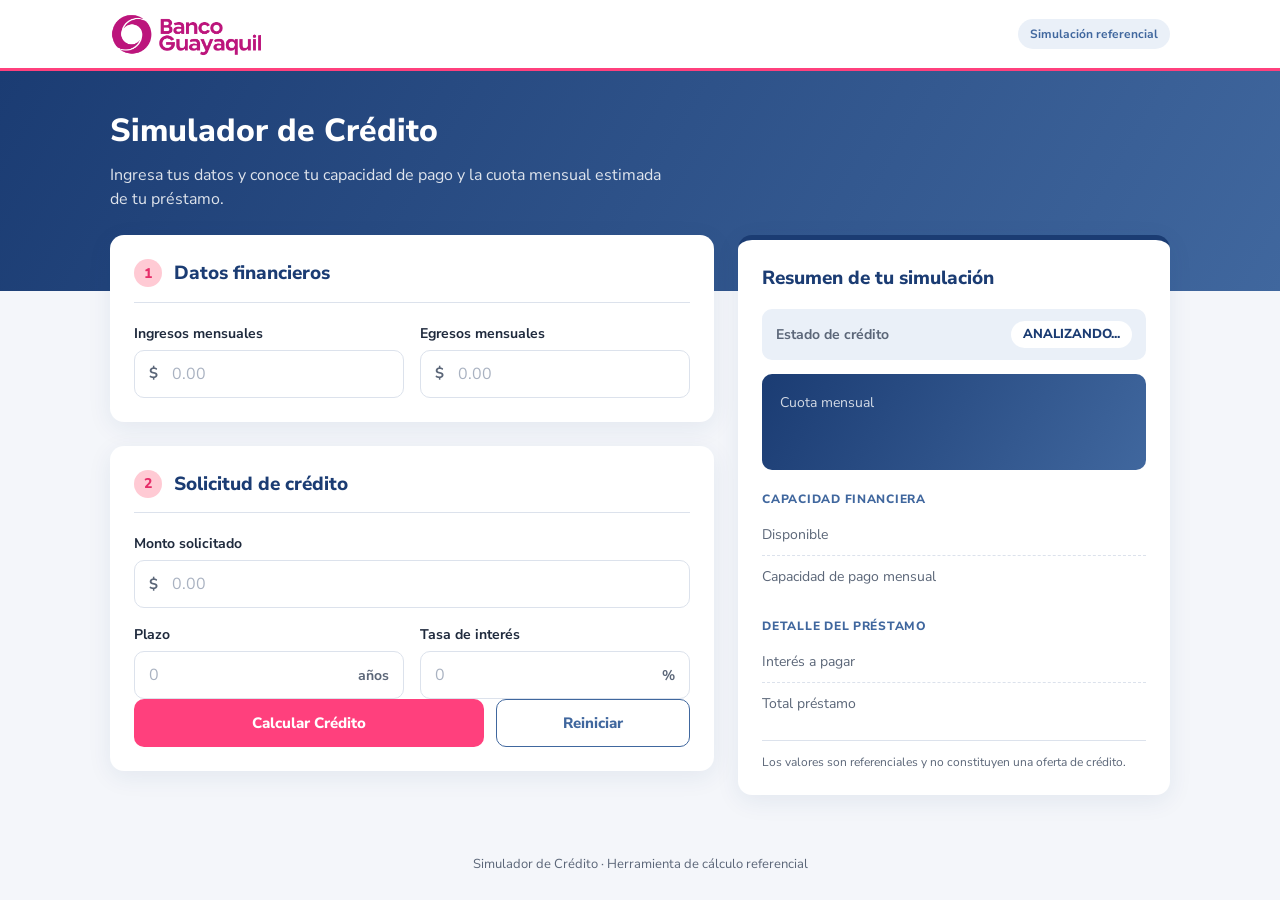
==== index.html @ dcf87c6b "index.html como nombre del archivo" ====
<!DOCTYPE html>
<html lang="es">
<head>
    <meta charset="UTF-8">
    <meta name="viewport" content="width=device-width, initial-scale=1.0">
    <title>Simulador de Crédito</title>
    <link rel="preconnect" href="https://fonts.googleapis.com">
    <link rel="preconnect" href="https://fonts.gstatic.com" crossorigin>
    <link href="https://fonts.googleapis.com/css2?family=Nunito+Sans:wght@400;600;700;800&display=swap" rel="stylesheet">
    <link rel="stylesheet" href="simulador.css">
    <script src="simulador.js"></script>
    <script src="funciones.js"></script>
    <script src="utilitarios.js"></script>
</head>
<body>

    <!-- Barra superior -->
    <header class="topbar">
        <div class="topbar__inner">
            <div class="brand">
                <img src="logo.png" alt="Banco Guayaquil" class="brand__logo">
            </div>
            <span class="topbar__badge">Simulación referencial</span>
        </div>
    </header>

    <!-- Encabezado -->
    <section class="hero">
        <div class="hero__inner">
            <h1>Simulador de Crédito</h1>
            <p>Ingresa tus datos y conoce tu capacidad de pago y la cuota mensual estimada de tu préstamo.</p>
        </div>
    </section>

    <main class="container">

        <!-- Columna de datos -->
        <div class="panel panel--form">

            <section class="card">
                <div class="card__header">
                    <span class="step">1</span>
                    <h2>Datos financieros</h2>
                </div>

                <div class="grid-2">
                    <div class="field">
                        <label for="txtIngresos">Ingresos mensuales</label>
                        <div class="input-wrap">
                            <span class="affix">$</span>
                            <input type="text" id="txtIngresos" inputmode="decimal" placeholder="0.00" autocomplete="off">
                        </div>
                    </div>

                    <div class="field">
                        <label for="txtEgresos">Egresos mensuales</label>
                        <div class="input-wrap">
                            <span class="affix">$</span>
                            <input type="text" id="txtEgresos" inputmode="decimal" placeholder="0.00" autocomplete="off">
                        </div>
                    </div>
                </div>
            </section>

            <section class="card">
                <div class="card__header">
                    <span class="step">2</span>
                    <h2>Solicitud de crédito</h2>
                </div>

                <div class="field">
                    <label for="txtMonto">Monto solicitado</label>
                    <div class="input-wrap">
                        <span class="affix">$</span>
                        <input type="text" id="txtMonto" inputmode="decimal" placeholder="0.00" autocomplete="off">
                    </div>
                </div>

                <div class="grid-2">
                    <div class="field">
                        <label for="txtPlazo">Plazo</label>
                        <div class="input-wrap">
                            <input type="text" id="txtPlazo" inputmode="numeric" placeholder="0" autocomplete="off">
                            <span class="affix affix--end">años</span>
                        </div>
                    </div>

                    <div class="field">
                        <label for="txtTasaInteres">Tasa de interés</label>
                        <div class="input-wrap">
                            <input type="text" id="txtTasaInteres" inputmode="decimal" placeholder="0" autocomplete="off">
                            <span class="affix affix--end">%</span>
                        </div>
                    </div>
                </div>

                <div class="buttons">
                    <button type="button" id="btnCalcularCredito" class="btn btn--primary" onclick="calcular()">Calcular Crédito</button>
                    <button type="button" id="btnReiniciar" class="btn btn--secondary">Reiniciar</button>
                </div>
            </section>
        </div>

        <!-- Columna de resultados -->
        <aside class="panel panel--results">
            <section class="card card--results">
                <h2 class="results__title">Resumen de tu simulación</h2>

                <div class="status">
                    <span class="status__label">Estado de crédito</span>
                    <span id="spnEstadoCredito" class="status__value">ANALIZANDO...</span>
                </div>

                <div class="highlight">
                    <span class="highlight__label">Cuota mensual</span>
                    <span id="spnCuotaMensual" class="highlight__value"></span>
                </div>

                <h3 class="results__subtitle">Capacidad financiera</h3>
                <dl class="results">
                    <div class="results__row">
                        <dt>Disponible</dt>
                        <dd><span id="spnDisponible"></span></dd>
                    </div>
                    <div class="results__row">
                        <dt>Capacidad de pago mensual</dt>
                        <dd><span id="spnCapacidadPago"></span></dd>
                    </div>
                </dl>

                <h3 class="results__subtitle">Detalle del préstamo</h3>
                <dl class="results">
                    <div class="results__row">
                        <dt>Interés a pagar</dt>
                        <dd><span id="spnInteresPagar"></span></dd>
                    </div>
                    <div class="results__row results__row--total">
                        <dt>Total préstamo</dt>
                        <dd><span id="spnTotalPrestamo"></span></dd>
                    </div>
                </dl>

                <p class="disclaimer">Los valores son referenciales y no constituyen una oferta de crédito.</p>
            </section>
        </aside>

    </main>

    <footer class="footer">
        <p>Simulador de Crédito · Herramienta de cálculo referencial</p>
    </footer>

</body>
</html>
---- simulador.css ----
/* =========================================
   Paleta y variables
   ========================================= */
:root {
    --rosa: #FF407D;
    --rosa-oscuro: #E62E69;
    --rosa-claro: #FFCAD4;
    --azul: #40679E;
    --azul-oscuro: #1B3C73;

    --fondo: #F4F6FA;
    --blanco: #FFFFFF;
    --texto: #1F2A3D;
    --texto-suave: #5B6678;
    --borde: #DCE2EC;

    --radio: 14px;
    --radio-sm: 10px;
    --sombra: 0 6px 24px rgba(27, 60, 115, 0.08);
    --fuente: "Nunito Sans", "Segoe UI", Arial, sans-serif;
}

/* =========================================
   Base
   ========================================= */
*,
*::before,
*::after {
    box-sizing: border-box;
}

body {
    margin: 0;
    font-family: var(--fuente);
    background-color: var(--fondo);
    color: var(--texto);
    line-height: 1.5;
    -webkit-font-smoothing: antialiased;
}

h1, h2, h3 {
    margin: 0;
    color: var(--azul-oscuro);
}

/* =========================================
   Barra superior
   ========================================= */
.topbar {
    background-color: var(--blanco);
    border-bottom: 3px solid var(--rosa);
}

.topbar__inner {
    max-width: 1100px;
    margin: 0 auto;
    padding: 12px 20px;
    display: flex;
    align-items: center;
    justify-content: space-between;
    gap: 12px;
}

.brand {
    display: flex;
    align-items: center;
    gap: 10px;
}

.brand__logo {
    display: block;
    height: 44px;
    width: auto;
    max-width: 100%;
    flex-shrink: 0;
}

@media (max-width: 560px) {
    .brand__logo {
        height: 36px;
    }
}

.brand__text {
    display: flex;
    flex-direction: column;
    line-height: 1.15;
}

.brand__name {
    font-weight: 800;
    font-size: 18px;
    color: var(--azul-oscuro);
}

.brand__tag {
    font-size: 12px;
    color: var(--texto-suave);
}

.topbar__badge {
    font-size: 12px;
    font-weight: 700;
    color: var(--azul);
    background-color: #EAF0F8;
    padding: 6px 12px;
    border-radius: 999px;
    white-space: nowrap;
}

/* =========================================
   Encabezado (hero)
   ========================================= */
.hero {
    background: linear-gradient(120deg, var(--azul-oscuro) 0%, var(--azul) 100%);
    color: var(--blanco);
}

.hero__inner {
    max-width: 1100px;
    margin: 0 auto;
    padding: 36px 20px 80px;
}

.hero h1 {
    color: var(--blanco);
    font-size: 32px;
    font-weight: 800;
}

.hero p {
    margin: 8px 0 0;
    max-width: 560px;
    color: rgba(255, 255, 255, 0.85);
}

/* =========================================
   Contenedor principal
   ========================================= */
.container {
    max-width: 1100px;
    margin: -56px auto 0;
    padding: 0 20px 40px;
    display: grid;
    grid-template-columns: 1.4fr 1fr;
    gap: 24px;
    align-items: start;
}

.panel {
    display: flex;
    flex-direction: column;
    gap: 24px;
}

.panel--results {
    position: sticky;
    top: 20px;
}

/* =========================================
   Tarjetas
   ========================================= */
.card {
    background-color: var(--blanco);
    border-radius: var(--radio);
    box-shadow: var(--sombra);
    padding: 24px;
}

.card__header {
    display: flex;
    align-items: center;
    gap: 12px;
    margin-bottom: 20px;
    padding-bottom: 14px;
    border-bottom: 1px solid var(--borde);
}

.card__header h2 {
    font-size: 19px;
    font-weight: 800;
}

.step {
    display: inline-flex;
    align-items: center;
    justify-content: center;
    width: 28px;
    height: 28px;
    border-radius: 50%;
    background-color: var(--rosa-claro);
    color: var(--rosa-oscuro);
    font-weight: 800;
    font-size: 14px;
}

/* =========================================
   Campos
   ========================================= */
.grid-2 {
    display: grid;
    grid-template-columns: 1fr 1fr;
    gap: 16px;
}

.field {
    margin-bottom: 16px;
}

.grid-2 .field {
    margin-bottom: 0;
}

.grid-2 + .buttons,
.field + .grid-2 {
    margin-top: 0;
}

label {
    display: block;
    margin-bottom: 6px;
    font-size: 14px;
    font-weight: 700;
    color: var(--texto);
}

.input-wrap {
    display: flex;
    align-items: center;
    background-color: var(--blanco);
    border: 1.5px solid var(--borde);
    border-radius: var(--radio-sm);
    transition: border-color 0.2s, box-shadow 0.2s;
    overflow: hidden;
}

.input-wrap:focus-within {
    border-color: var(--azul);
    box-shadow: 0 0 0 4px rgba(64, 103, 158, 0.15);
}

.affix {
    padding: 0 0 0 14px;
    color: var(--texto-suave);
    font-weight: 700;
    font-size: 15px;
    user-select: none;
}

.affix--end {
    padding: 0 14px 0 0;
    font-size: 14px;
}

input {
    flex: 1;
    width: 100%;
    min-width: 0;
    padding: 12px 14px;
    border: none;
    outline: none;
    background: transparent;
    font-family: inherit;
    font-size: 16px; /* evita zoom automático en iOS */
    color: var(--texto);
}

input::placeholder {
    color: #A9B2C1;
}

/* =========================================
   Botones
   ========================================= */
.buttons {
    margin-top: 24px;
    display: flex;
    gap: 12px;
}

.btn {
    flex: 1;
    padding: 13px 18px;
    border-radius: var(--radio-sm);
    font-family: inherit;
    font-size: 15px;
    font-weight: 800;
    cursor: pointer;
    transition: background-color 0.2s, color 0.2s, border-color 0.2s, transform 0.1s;
}

.btn:active {
    transform: translateY(1px);
}

.btn:focus-visible {
    outline: 3px solid var(--rosa-claro);
    outline-offset: 2px;
}

.btn--primary {
    flex: 2;
    border: none;
    background-color: var(--rosa);
    color: var(--blanco);
}

.btn--primary:hover {
    background-color: var(--rosa-oscuro);
}

.btn--secondary {
    border: 1.5px solid var(--azul);
    background-color: var(--blanco);
    color: var(--azul);
}

.btn--secondary:hover {
    background-color: var(--azul);
    color: var(--blanco);
}

/* =========================================
   Resultados
   ========================================= */
.card--results {
    border-top: 5px solid var(--azul-oscuro);
}

.results__title {
    font-size: 19px;
    font-weight: 800;
    margin-bottom: 16px;
}

.results__subtitle {
    margin: 20px 0 6px;
    font-size: 12px;
    font-weight: 800;
    text-transform: uppercase;
    letter-spacing: 0.06em;
    color: var(--azul);
}

.status {
    display: flex;
    align-items: center;
    justify-content: space-between;
    gap: 10px;
    padding: 12px 14px;
    border-radius: var(--radio-sm);
    background-color: #EAF0F8;
    margin-bottom: 14px;
}

.status__label {
    font-size: 14px;
    font-weight: 700;
    color: var(--texto-suave);
}

.status__value {
    font-size: 13px;
    font-weight: 800;
    color: var(--azul-oscuro);
    background-color: var(--blanco);
    padding: 4px 12px;
    border-radius: 999px;
    text-align: right;
}

.highlight {
    display: flex;
    flex-direction: column;
    padding: 18px;
    border-radius: var(--radio-sm);
    background: linear-gradient(120deg, var(--azul-oscuro), var(--azul));
    color: var(--blanco);
}

.highlight__label {
    font-size: 14px;
    color: rgba(255, 255, 255, 0.8);
}

.highlight__value {
    font-size: 30px;
    font-weight: 800;
    min-height: 1.3em;
    color: var(--blanco);
    word-break: break-word;
}

.results {
    margin: 0;
}

.results__row {
    display: flex;
    justify-content: space-between;
    align-items: baseline;
    gap: 12px;
    padding: 10px 0;
    border-bottom: 1px dashed var(--borde);
}

.results__row:last-child {
    border-bottom: none;
}

.results dt {
    font-size: 14px;
    color: var(--texto-suave);
}

.results dd {
    margin: 0;
    text-align: right;
}

.results dd span {
    font-weight: 800;
    color: var(--azul-oscuro);
    word-break: break-word;
}

.results__row--total dd span {
    color: var(--rosa-oscuro);
    font-size: 17px;
}

.disclaimer {
    margin: 16px 0 0;
    padding-top: 12px;
    border-top: 1px solid var(--borde);
    font-size: 12px;
    color: var(--texto-suave);
}

/* =========================================
   Pie
   ========================================= */
.footer {
    text-align: center;
    padding: 20px;
    font-size: 13px;
    color: var(--texto-suave);
}

.footer p {
    margin: 0;
}

/* =========================================
   Tablet
   ========================================= */
@media (max-width: 900px) {
    .container {
        grid-template-columns: 1fr;
    }

    .panel--results {
        position: static;
    }
}

/* =========================================
   Celular
   ========================================= */
@media (max-width: 560px) {
    .topbar__inner {
        padding: 10px 16px;
    }

    .topbar__badge {
        display: none;
    }

    .hero__inner {
        padding: 24px 16px 68px;
    }

    .hero h1 {
        font-size: 25px;
    }

    .hero p {
        font-size: 15px;
    }

    .container {
        padding: 0 16px 32px;
        gap: 16px;
    }

    .panel {
        gap: 16px;
    }

    .card {
        padding: 18px;
    }

    .grid-2 {
        grid-template-columns: 1fr;
        gap: 0;
    }

    .grid-2 .field {
        margin-bottom: 16px;
    }

    .buttons {
        flex-direction: column;
        margin-top: 8px;
    }

    .highlight__value {
        font-size: 26px;
    }
}
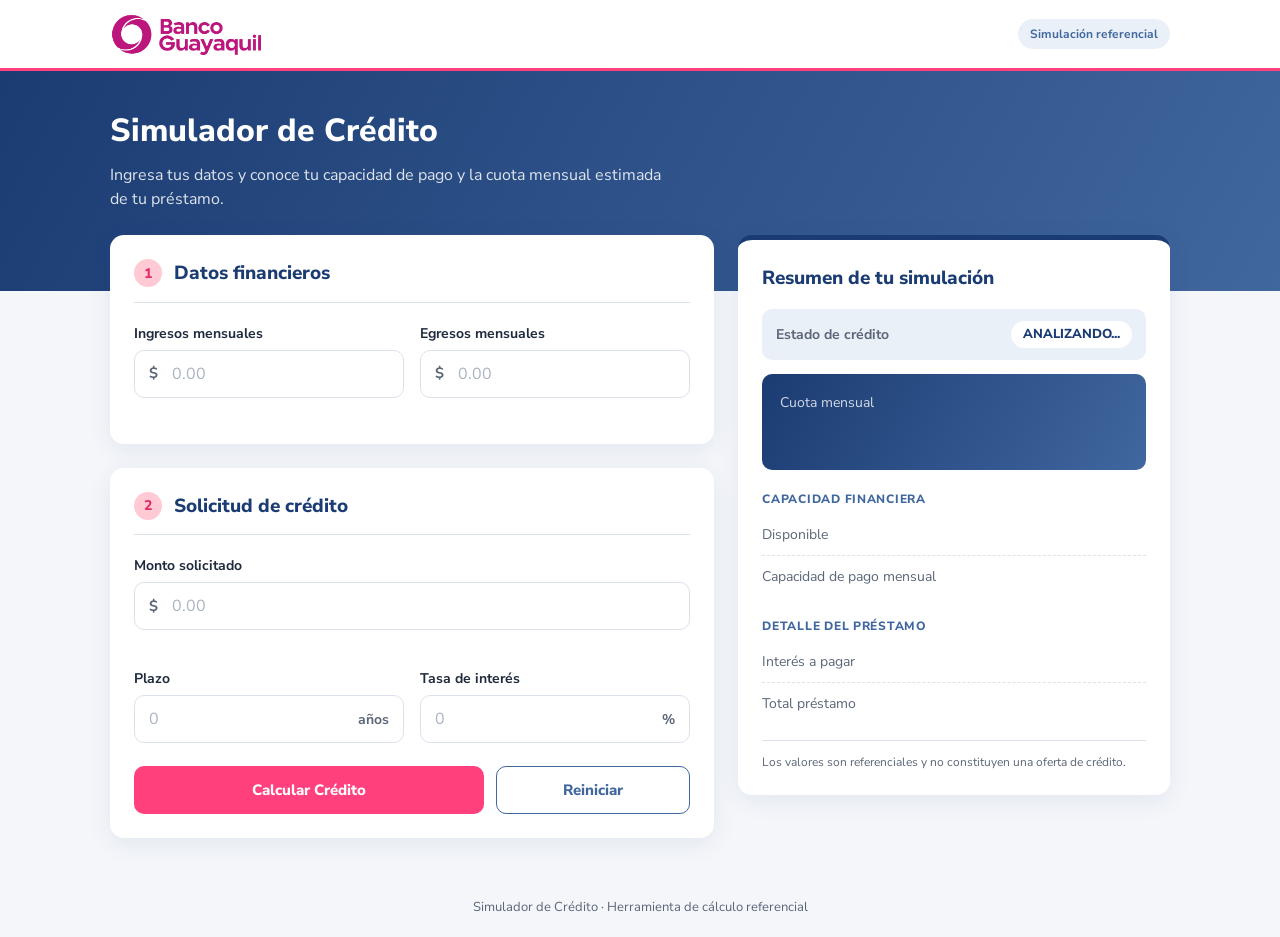
==== commit eaaa6e24: "Validaciones y prompt" ====
--- a/index.html
+++ b/index.html
@@ -11,6 +11,7 @@
     <script src="simulador.js"></script>
     <script src="funciones.js"></script>
     <script src="utilitarios.js"></script>
+    <script src="validaciones.js"></script>
 </head>
 <body>
 
@@ -50,6 +51,7 @@
                             <span class="affix">$</span>
                             <input type="text" id="txtIngresos" inputmode="decimal" placeholder="0.00" autocomplete="off">
                         </div>
+                        <span id="lblErrorIngresos" class="error"></span>
                     </div>
 
                     <div class="field">
@@ -58,6 +60,7 @@
                             <span class="affix">$</span>
                             <input type="text" id="txtEgresos" inputmode="decimal" placeholder="0.00" autocomplete="off">
                         </div>
+                        <span id="lblErrorEgresos" class="error"></span>
                     </div>
                 </div>
             </section>
@@ -74,6 +77,7 @@
                         <span class="affix">$</span>
                         <input type="text" id="txtMonto" inputmode="decimal" placeholder="0.00" autocomplete="off">
                     </div>
+                    <span id="lblErrorMonto" class="error"></span>
                 </div>
 
                 <div class="grid-2">
@@ -83,6 +87,7 @@
                             <input type="text" id="txtPlazo" inputmode="numeric" placeholder="0" autocomplete="off">
                             <span class="affix affix--end">años</span>
                         </div>
+                        <span id="lblErrorPlazo" class="error"></span>
                     </div>
 
                     <div class="field">
@@ -91,11 +96,12 @@
                             <input type="text" id="txtTasaInteres" inputmode="decimal" placeholder="0" autocomplete="off">
                             <span class="affix affix--end">%</span>
                         </div>
+                        <span id="lblErrorTasaInteres" class="error"></span>
                     </div>
                 </div>
 
                 <div class="buttons">
-                    <button type="button" id="btnCalcularCredito" class="btn btn--primary" onclick="calcular()">Calcular Crédito</button>
+                    <button type="button" id="btnCalcularCredito" class="btn btn--primary" onclick="validarYCalcular()">Calcular Crédito</button>
                     <button type="button" id="btnReiniciar" class="btn btn--secondary">Reiniciar</button>
                 </div>
             </section>
--- a/simulador.css
+++ b/simulador.css
@@ -519,4 +519,22 @@
     .highlight__value {
         font-size: 26px;
     }
-}+}
+/* =========================================
+   Validaciones
+   ========================================= */
+.error {
+    display: block;
+    min-height: 1.4em;
+    margin-top: 4px;
+    font-size: 13px;
+    font-style: italic;
+    font-weight: 600;
+    color: #D93025;
+}
+
+.input-wrap--error,
+.input-wrap--error:focus-within {
+    border-color: #D93025;
+    box-shadow: 0 0 0 4px rgba(217, 48, 37, 0.12);
+}
